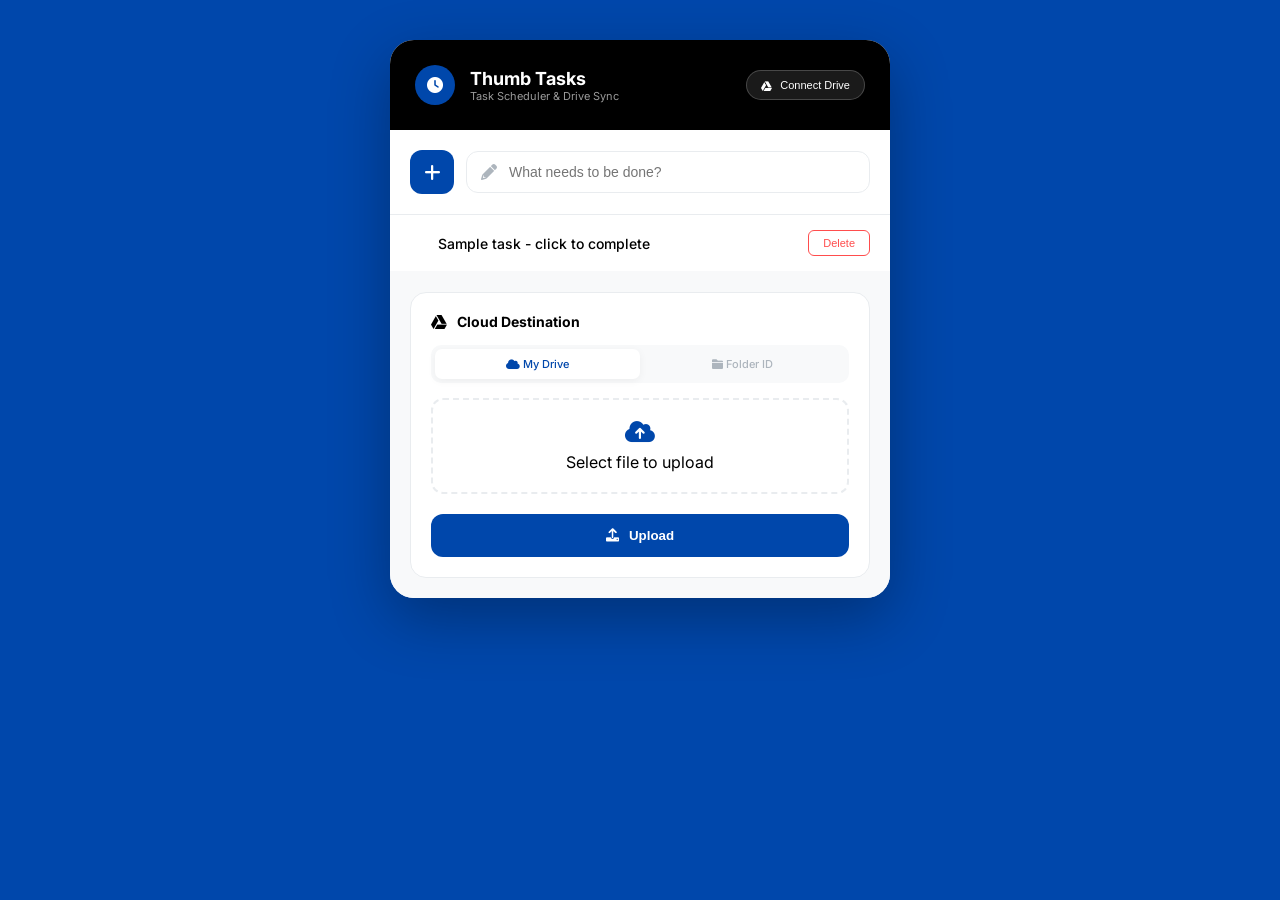
==== index.html @ 8359aefb "Add files via upload" ====
<!DOCTYPE html>
<html lang="en">
<head>
    <meta charset="UTF-8">
    <meta name="viewport" content="width=device-width, initial-scale=1.0">
    <title>Thumb Tasks</title>
    <link href="https://fonts.googleapis.com/css2?family=Inter:wght@400;500;600;700&display=swap" rel="stylesheet">
    <link rel="stylesheet" href="https://cdnjs.cloudflare.com/ajax/libs/font-awesome/6.0.0/css/all.min.css">
    <link rel="stylesheet" href="style.css">
    <script src="https://accounts.google.com/gsi/client" async defer></script>
    <script src="https://apis.google.com/js/api.js" async defer></script>
</head>
<body>
    <div class="app-container">
        <div class="header">
            <div class="header-content">
                <div class="header-title">
                    <div class="icon-circle"><i class="fas fa-clock"></i></div>
                    <div>
                        <h1>Thumb Tasks</h1>
                        <p>Task Scheduler & Drive Sync</p>
                    </div>
                </div>
                <button class="drive-badge" id="authBtn">
                    <i class="fab fa-google-drive"></i>
                    <span id="statusLabel">Connect Drive</span>
                </button>
            </div>
        </div>

        <div class="add-todo">
            <button class="plus-icon" id="add-btn">
                <i class="fas fa-plus"></i>
            </button>
            <div class="todo-input-container">
                <i class="fas fa-pencil-alt"></i>
                <input type="text" id="todo-input" placeholder="What needs to be done?">
            </div>
        </div>

        <div class="todo-list" id="todo-list">
            <!-- Tasks will appear here -->
        </div>

        <div class="drive-section">
            <div class="drive-card">
                <div class="drive-title">
                    <i class="fab fa-google-drive"></i>
                    <h3>Cloud Destination</h3>
                </div>

                <div class="option-tabs">
                    <div class="option-tab active" id="tabRoot">
                        <i class="fas fa-cloud"></i> My Drive
                    </div>
                    <div class="option-tab" id="tabFolderId">
                        <i class="fas fa-folder"></i> Folder ID
                    </div>
                </div>

                <div class="folder-input-group" id="folderIdGroup">
                    <div class="input-wrapper">
                        <i class="fas fa-folder-open"></i>
                        <input type="text" id="folderId" placeholder="Enter Google Folder ID">
                    </div>
                </div>
                
                <div class="file-upload-area" id="fileZone">
                    <i class="fas fa-cloud-upload-alt"></i>
                    <p id="fileName">Select file to upload</p>
                    <input type="file" id="filePicker" hidden>
                </div>

                <button class="btn-primary" id="uploadBtn">
                    <i class="fas fa-upload"></i> Upload
                </button>
            </div>
        </div>
    </div>

    <script src="https://cdnjs.cloudflare.com/ajax/libs/jquery/3.6.0/jquery.min.js"></script>
    <script src="script.js"></script>
</body>
</html>
---- style.css ----
:root {
    --cobalt: #0047AB;
    --black: #000000;
    --white: #ffffff;
    --gray-100: #f8f9fa;
    --gray-200: #e9ecef;
    --gray-400: #adb5bd;
    --gray-600: #6c757d;
    --danger: #ff4d4d;
    --success: #27ae60;
    --radius-lg: 24px;
    --radius-md: 12px;
    --transition: 0.3s ease;
}

* {
    box-sizing: border-box;
    margin: 0;
    padding: 0;
}

body {
    margin: 0;
    padding: 40px 20px;
    font-family: 'Inter', sans-serif;
    background-color: var(--cobalt);
    display: flex;
    justify-content: center;
}

.app-container {
    width: 100%;
    max-width: 500px;
    background: var(--white);
    border-radius: var(--radius-lg);
    overflow: hidden;
    box-shadow: 0 20px 60px rgba(0, 0, 0, 0.3);
}

/* Header */
.header {
    background: var(--black);
    color: var(--white);
    padding: 25px;
}

.header-content {
    display: flex;
    align-items: center;
    justify-content: space-between;
}

.header-title {
    display: flex;
    align-items: center;
    gap: 15px;
}

.icon-circle {
    width: 40px;
    height: 40px;
    background: var(--cobalt);
    border-radius: 50%;
    display: flex;
    align-items: center;
    justify-content: center;
}

.header-title h1 {
    margin: 0;
    font-size: 18px;
}

.header-title p {
    margin: 0;
    font-size: 11px;
    opacity: 0.6;
}

.drive-badge {
    padding: 8px 14px;
    color: white;
    font-size: 11px;
    background: rgba(255, 255, 255, 0.1);
    border: 1px solid rgba(255, 255, 255, 0.2);
    border-radius: 20px;
    cursor: pointer;
    display: flex;
    align-items: center;
    gap: 8px;
    transition: var(--transition);
}

.drive-badge.connected {
    background: var(--cobalt);
    border-color: var(--cobalt);
}

/* Input */
.add-todo {
    display: flex;
    padding: 20px;
    gap: 12px;
    border-bottom: 1px solid var(--gray-200);
}

.plus-icon {
    width: 44px;
    height: 44px;
    background: var(--cobalt);
    color: var(--white);
    border: none;
    border-radius: var(--radius-md);
    cursor: pointer;
    display: flex;
    align-items: center;
    justify-content: center;
    font-size: 18px;
}

.todo-input-container {
    flex: 1;
    position: relative;
    display: flex;
    align-items: center;
}

.todo-input-container i {
    position: absolute;
    left: 15px;
    color: var(--gray-400);
}

.todo-input-container input {
    width: 100%;
    padding: 12px 12px 12px 42px;
    font-size: 14px;
    border: 1px solid var(--gray-200);
    border-radius: var(--radius-md);
    outline: none;
}

.todo-input-container input:focus {
    border-color: var(--cobalt);
}

/* Task List */
.todo-list {
    max-height: 300px;
    overflow-y: auto;
}

.todo-item {
    padding: 15px 20px;
    display: flex;
    align-items: center;
    justify-content: space-between;
    border-bottom: 1px solid var(--gray-100);
    transition: var(--transition);
    cursor: pointer;
}

.todo-content {
    display: flex;
    align-items: center;
    gap: 12px;
}

/* The Hover Checkmark */
.todo-check-mark {
    color: var(--cobalt);
    font-size: 16px;
    opacity: 0;
    transition: var(--transition);
    transform: translateX(-5px);
}

.todo-item:hover .todo-check-mark {
    opacity: 1;
    transform: translateX(0);
}

.todo-name {
    font-size: 14px;
    font-weight: 500;
    color: var(--black);
    transition: var(--transition);
}

/* Completed State */
.todo-item.completed .todo-name {
    color: var(--gray-400);
    text-decoration: line-through;
}

.todo-item.completed .todo-check-mark {
    opacity: 1;
    color: var(--success);
}

.delete-btn {
    padding: 6px 14px;
    background: var(--white);
    color: var(--danger);
    font-size: 11px;
    font-weight: 500;
    border: 1px solid var(--danger);
    border-radius: 6px;
    cursor: pointer;
    transition: var(--transition);
}

.delete-btn:hover {
    background: var(--danger);
    color: var(--white);
}

/* Drive Section */
.drive-section {
    padding: 20px;
    background: var(--gray-100);
}

.drive-card {
    padding: 20px;
    background: var(--white);
    border: 1px solid var(--gray-200);
    border-radius: 16px;
}

.drive-title {
    display: flex;
    align-items: center;
    gap: 10px;
    margin-bottom: 15px;
}

.drive-title h3 {
    margin: 0;
    font-size: 14px;
}

.option-tabs {
    display: flex;
    padding: 4px;
    margin-bottom: 15px;
    background: var(--gray-100);
    border-radius: 10px;
}

.option-tab {
    flex: 1;
    padding: 8px;
    font-size: 11px;
    font-weight: 500;
    text-align: center;
    color: var(--gray-400);
    border-radius: 7px;
    cursor: pointer;
}

.option-tab.active {
    background: var(--white);
    color: var(--cobalt);
    box-shadow: 0 2px 8px rgba(0, 0, 0, 0.05);
}

.folder-input-group {
    display: none;
    margin-bottom: 15px;
}

.folder-input-group.active {
    display: block;
}

.input-wrapper {
    position: relative;
    display: flex;
    align-items: center;
}

.input-wrapper i {
    position: absolute;
    left: 12px;
    color: var(--gray-400);
}

.input-wrapper input {
    width: 100%;
    padding: 10px 10px 10px 35px;
    font-size: 12px;
    border: 1px solid var(--gray-200);
    border-radius: 8px;
    outline: none;
}

.input-wrapper input:focus {
    border-color: var(--cobalt);
}

.file-upload-area {
    padding: 20px;
    margin-bottom: 20px;
    text-align: center;
    border: 2px dashed var(--gray-200);
    border-radius: var(--radius-md);
    cursor: pointer;
    transition: var(--transition);
}

.file-upload-area:hover {
    border-color: var(--cobalt);
    background: rgba(0, 71, 171, 0.05);
}

.file-upload-area i {
    margin-bottom: 8px;
    font-size: 24px;
    color: var(--cobalt);
}

.btn-primary {
    width: 100%;
    padding: 14px;
    background: var(--cobalt);
    color: var(--white);
    font-weight: 600;
    border: none;
    border-radius: var(--radius-md);
    cursor: pointer;
    display: flex;
    align-items: center;
    justify-content: center;
    gap: 10px;
    transition: var(--transition);
}

.btn-primary:hover {
    background: #003580;
}

.file-upload-area.highlight {
    border-color: var(--cobalt) !important;
    background: rgba(0, 71, 171, 0.05) !important;
}

.file-upload-area.dragover {
    border-color: var(--cobalt);
    background: rgba(0, 71, 171, 0.05);
}
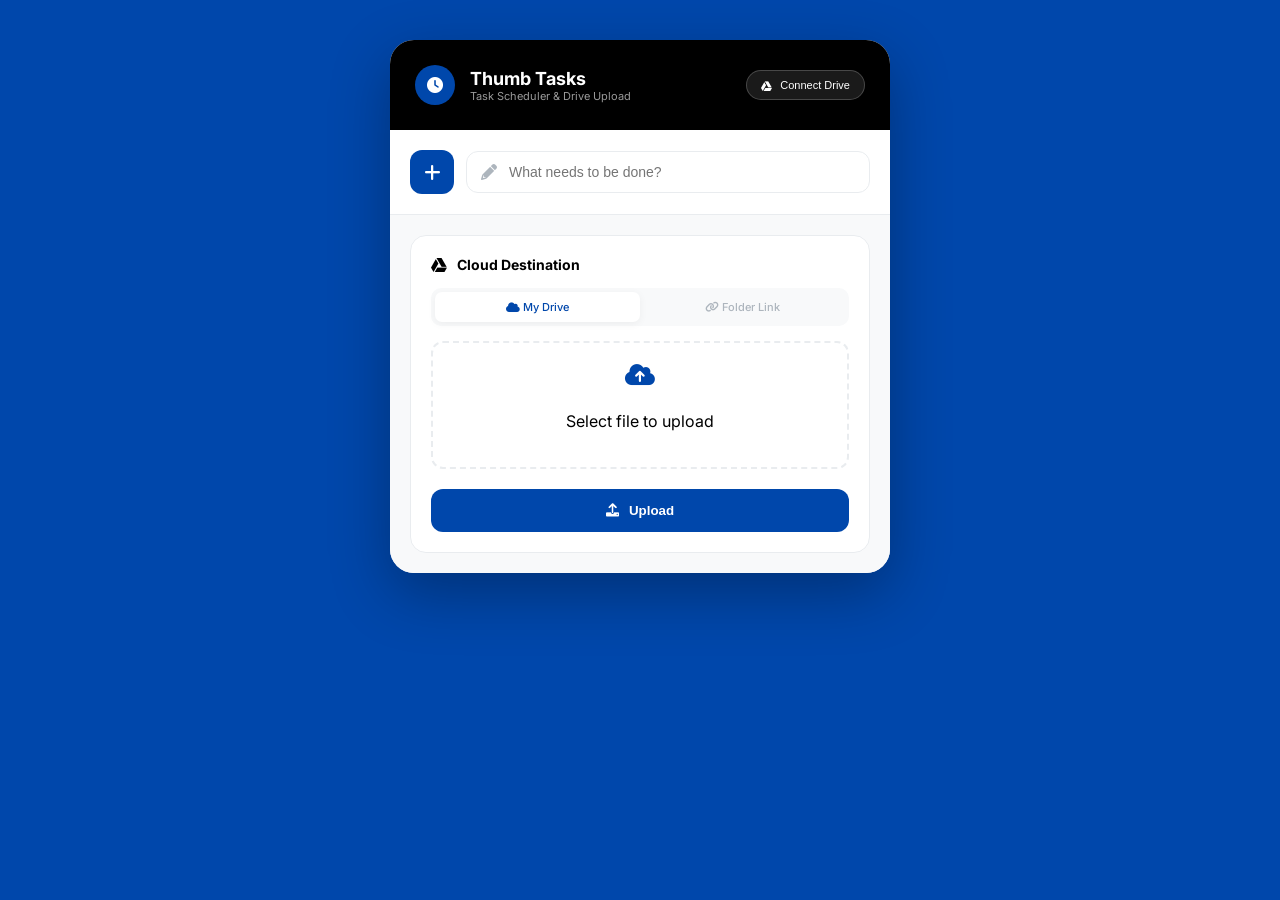
==== commit 28297601: "Rename indext.html to index.htmlname" ====
--- a/index.html
+++ b/index.html
@@ -18,7 +18,7 @@
                     <div class="icon-circle"><i class="fas fa-clock"></i></div>
                     <div>
                         <h1>Thumb Tasks</h1>
-                        <p>Task Scheduler & Drive Sync</p>
+                        <p>Task Scheduler & Drive Upload</p>
                     </div>
                 </div>
                 <button class="drive-badge" id="authBtn">
@@ -39,8 +39,7 @@
         </div>
 
         <div class="todo-list" id="todo-list">
-            <!-- Tasks will appear here -->
-        </div>
+            </div>
 
         <div class="drive-section">
             <div class="drive-card">
@@ -53,8 +52,18 @@
                     <div class="option-tab active" id="tabRoot">
                         <i class="fas fa-cloud"></i> My Drive
                     </div>
-                    <div class="option-tab" id="tabFolderId">
-                        <i class="fas fa-folder"></i> Folder ID
+                    <div class="option-tab" id="tabFolderUrl">
+                        <i class="fas fa-link"></i> Folder Link
+                    </div>
+                </div>
+
+                <div class="folder-input-group" id="folderUrlGroup">
+                    <div class="input-wrapper">
+                        <i class="fas fa-link"></i>
+                        <input type="text" id="folderUrl" placeholder="Paste Google Drive folder link here">
+                    </div>
+                    <div class="input-help" style="font-size: 10px; color: var(--gray-600); margin-top: 5px;">
+                        <i class="fas fa-info-circle"></i> e.g., drive.google.com/drive/folders/<strong>1aBc...</strong>
                     </div>
                 </div>
 
@@ -64,7 +73,7 @@
                         <input type="text" id="folderId" placeholder="Enter Google Folder ID">
                     </div>
                 </div>
-                
+
                 <div class="file-upload-area" id="fileZone">
                     <i class="fas fa-cloud-upload-alt"></i>
                     <p id="fileName">Select file to upload</p>
@@ -81,4 +90,4 @@
     <script src="https://cdnjs.cloudflare.com/ajax/libs/jquery/3.6.0/jquery.min.js"></script>
     <script src="script.js"></script>
 </body>
-</html>+</html>
--- a/style.css
+++ b/style.css
@@ -15,8 +15,6 @@
 
 * {
     box-sizing: border-box;
-    margin: 0;
-    padding: 0;
 }
 
 body {
@@ -138,10 +136,6 @@
     border: 1px solid var(--gray-200);
     border-radius: var(--radius-md);
     outline: none;
-}
-
-.todo-input-container input:focus {
-    border-color: var(--cobalt);
 }
 
 /* Task List */
@@ -292,11 +286,6 @@
     font-size: 12px;
     border: 1px solid var(--gray-200);
     border-radius: 8px;
-    outline: none;
-}
-
-.input-wrapper input:focus {
-    border-color: var(--cobalt);
 }
 
 .file-upload-area {
@@ -306,12 +295,6 @@
     border: 2px dashed var(--gray-200);
     border-radius: var(--radius-md);
     cursor: pointer;
-    transition: var(--transition);
-}
-
-.file-upload-area:hover {
-    border-color: var(--cobalt);
-    background: rgba(0, 71, 171, 0.05);
 }
 
 .file-upload-area i {
@@ -333,19 +316,32 @@
     align-items: center;
     justify-content: center;
     gap: 10px;
-    transition: var(--transition);
-}
-
-.btn-primary:hover {
-    background: #003580;
-}
-
-.file-upload-area.highlight {
-    border-color: var(--cobalt) !important;
-    background: rgba(0, 71, 171, 0.05) !important;
-}
-
-.file-upload-area.dragover {
-    border-color: var(--cobalt);
-    background: rgba(0, 71, 171, 0.05);
+}
+
+/* Feedback States */
+.sync-success {
+    background-color: #27ae60 !important;
+    border-color: #27ae60 !important;
+    color: white !important;
+}
+
+.sync-error {
+    background-color: #e74c3c !important;
+    border-color: #e74c3c !important;
+}
+
+/* Status text animation */
+#fileName.upload-complete {
+    color: #27ae60;
+    font-weight: 700;
+}
+
+/* Icon rotation for loading */
+.fa-spin {
+    animation: fa-spin 1s infinite linear;
+}
+
+@keyframes fa-spin {
+    0% { transform: rotate(0deg); }
+    100% { transform: rotate(359deg); }
 }
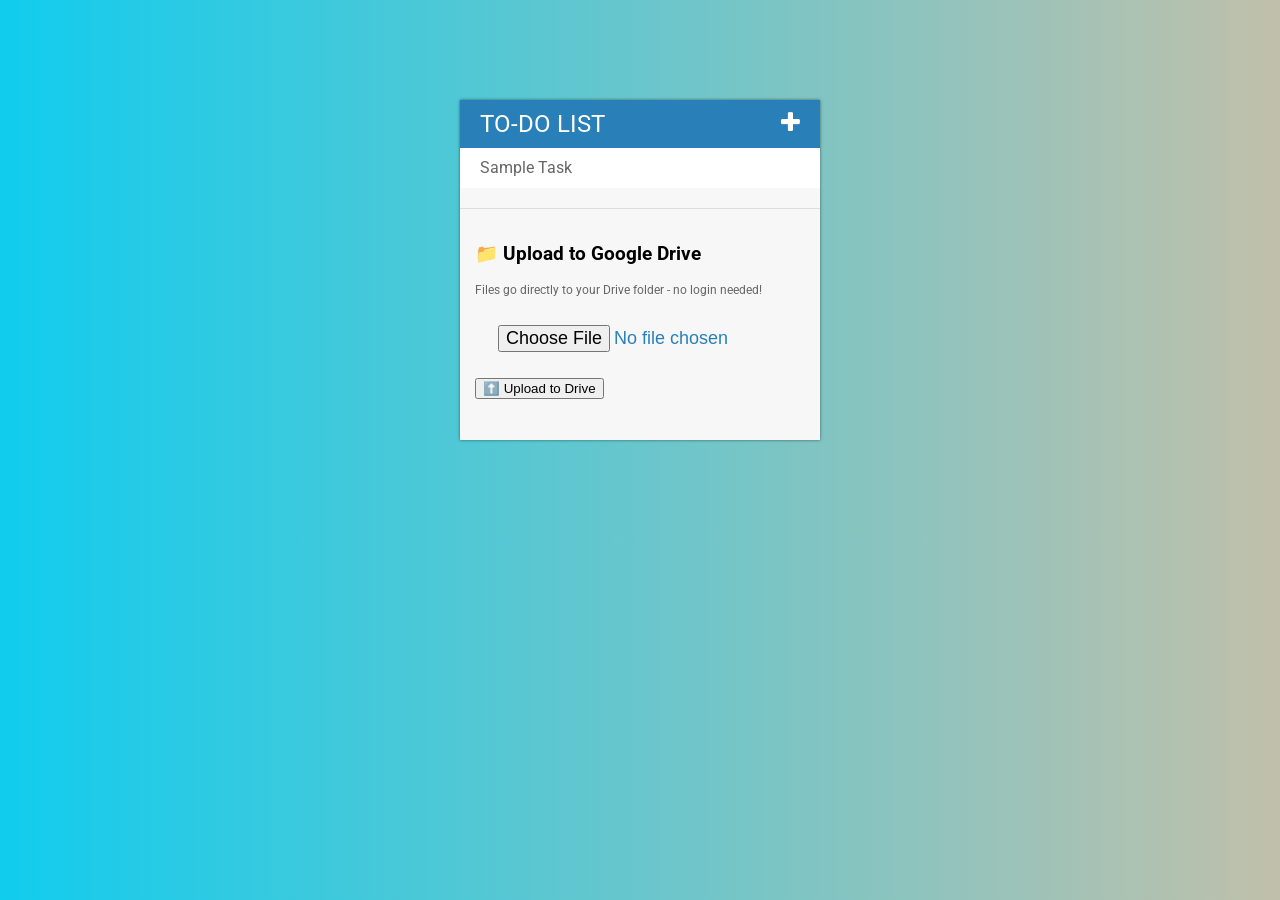
==== commit 8334019f: "Add files via upload" ====
--- a/index.html
+++ b/index.html
@@ -2,92 +2,198 @@
 <html lang="en">
 <head>
     <meta charset="UTF-8">
-    <meta name="viewport" content="width=device-width, initial-scale=1.0">
-    <title>Thumb Tasks</title>
-    <link href="https://fonts.googleapis.com/css2?family=Inter:wght@400;500;600;700&display=swap" rel="stylesheet">
-    <link rel="stylesheet" href="https://cdnjs.cloudflare.com/ajax/libs/font-awesome/6.0.0/css/all.min.css">
-    <link rel="stylesheet" href="style.css">
-    <script src="https://accounts.google.com/gsi/client" async defer></script>
-    <script src="https://apis.google.com/js/api.js" async defer></script>
+    <title>To Do List with Google Drive Upload</title>
+    <link rel="stylesheet" href="./style.css">
+    <link href="https://maxcdn.bootstrapcdn.com/font-awesome/4.7.0/css/font-awesome.min.css" rel="stylesheet">
+    <link href="https://fonts.googleapis.com/css?family=Roboto" rel="stylesheet">
+    <style>
+        /* Additional styles for upload section */
+        .file-upload {
+            margin-top: 20px;
+            padding: 15px;
+            border-top: 1px solid #ddd;
+        }
+        
+        #upload-status {
+            margin-top: 10px;
+            padding: 8px;
+            border-radius: 4px;
+            font-size: 14px;
+        }
+        
+        .success {
+            background-color: #d4edda;
+            color: #155724;
+            border: 1px solid #c3e6cb;
+        }
+        
+        .error {
+            background-color: #f8d7da;
+            color: #721c24;
+            border: 1px solid #f5c6cb;
+        }
+        
+        .loading {
+            background-color: #cce5ff;
+            color: #004085;
+            border: 1px solid #b8daff;
+        }
+        
+        #upload-btn:disabled {
+            opacity: 0.5;
+            cursor: not-allowed;
+        }
+        
+        .file-info {
+            margin-top: 5px;
+            font-size: 12px;
+            color: #666;
+        }
+        
+        #todo-file {
+            margin-bottom: 10px;
+        }
+    </style>
 </head>
 <body>
-    <div class="app-container">
-        <div class="header">
-            <div class="header-content">
-                <div class="header-title">
-                    <div class="icon-circle"><i class="fas fa-clock"></i></div>
-                    <div>
-                        <h1>Thumb Tasks</h1>
-                        <p>Task Scheduler & Drive Upload</p>
-                    </div>
-                </div>
-                <button class="drive-badge" id="authBtn">
-                    <i class="fab fa-google-drive"></i>
-                    <span id="statusLabel">Connect Drive</span>
-                </button>
-            </div>
-        </div>
 
-        <div class="add-todo">
-            <button class="plus-icon" id="add-btn">
-                <i class="fas fa-plus"></i>
-            </button>
-            <div class="todo-input-container">
-                <i class="fas fa-pencil-alt"></i>
-                <input type="text" id="todo-input" placeholder="What needs to be done?">
-            </div>
-        </div>
+<div id="container">
+    <h1>To-Do List <i class="fa fa-plus"></i></h1>
+    
+    <div class="slide">
+        <input type="text" placeholder="New Item">
+    </div>
+    
+    <ul id="todo-list">
+        <li><span><i class="fa fa-trash-o"></i></span>Sample Task</li>
+    </ul>
 
-        <div class="todo-list" id="todo-list">
-            </div>
+    <!-- Google Drive Upload Section - NO LOGIN REQUIRED! -->
+    <div class="file-upload">
+        <h3>📁 Upload to Google Drive</h3>
+        <p class="file-info">Files go directly to your Drive folder - no login needed!</p>
+        
+        <input type="file" id="todo-file" accept="*/*">
+        <button id="upload-btn">⬆️ Upload to Drive</button>
+        
+        <div id="upload-status"></div>
+    </div>
+</div>
 
-        <div class="drive-section">
-            <div class="drive-card">
-                <div class="drive-title">
-                    <i class="fab fa-google-drive"></i>
-                    <h3>Cloud Destination</h3>
-                </div>
+<script src="https://cdnjs.cloudflare.com/ajax/libs/jquery/3.1.1/jquery.min.js"></script>
+<script>
+$(document).ready(function(){
+    // ========== TODO LIST FUNCTIONALITY ==========
+    // Add new todo
+    $('.fa-plus').click(function(){
+        $('input[type="text"]').fadeToggle();
+    });
 
-                <div class="option-tabs">
-                    <div class="option-tab active" id="tabRoot">
-                        <i class="fas fa-cloud"></i> My Drive
-                    </div>
-                    <div class="option-tab" id="tabFolderUrl">
-                        <i class="fas fa-link"></i> Folder Link
-                    </div>
-                </div>
+    $('input[type="text"]').keypress(function(event){
+        if(event.which === 13){
+            var todoText = $(this).val();
+            if(todoText !== ''){
+                $('#todo-list').append('<li><span><i class="fa fa-trash-o"></i></span>' + todoText + '</li>');
+                $(this).val('');
+            }
+        }
+    });
 
-                <div class="folder-input-group" id="folderUrlGroup">
-                    <div class="input-wrapper">
-                        <i class="fas fa-link"></i>
-                        <input type="text" id="folderUrl" placeholder="Paste Google Drive folder link here">
-                    </div>
-                    <div class="input-help" style="font-size: 10px; color: var(--gray-600); margin-top: 5px;">
-                        <i class="fas fa-info-circle"></i> e.g., drive.google.com/drive/folders/<strong>1aBc...</strong>
-                    </div>
-                </div>
+    // Delete todo
+    $('#todo-list').on('click', 'span', function(event){
+        $(this).parent().fadeOut(function(){
+            $(this).remove();
+        });
+        event.stopPropagation();
+    });
 
-                <div class="folder-input-group" id="folderIdGroup">
-                    <div class="input-wrapper">
-                        <i class="fas fa-folder-open"></i>
-                        <input type="text" id="folderId" placeholder="Enter Google Folder ID">
-                    </div>
-                </div>
+    // Mark as completed
+    $('#todo-list').on('click', 'li', function(){
+        $(this).toggleClass('completed');
+    });
+    
+    // ========== GOOGLE DRIVE UPLOAD ==========
+    let uploadBtn = document.getElementById('upload-btn');
+    let fileInput = document.getElementById('todo-file');
+    let statusDiv = document.getElementById('upload-status');
+    
+    // Handle file selection
+    fileInput.addEventListener('change', function(e) {
+        if (this.files.length > 0) {
+            const file = this.files[0];
+            const sizeKB = (file.size / 1024).toFixed(2);
+            statusDiv.innerHTML = `Selected: ${file.name} (${sizeKB} KB)`;
+            statusDiv.className = '';
+        }
+    });
+    
+    // Handle upload button click
+    uploadBtn.addEventListener('click', async function() {
+        const file = fileInput.files[0];
+        
+        // Validate file selection
+        if (!file) {
+            statusDiv.innerHTML = '❌ Please select a file first';
+            statusDiv.className = 'error';
+            return;
+        }
+        
+        // Disable button and show loading
+        uploadBtn.disabled = true;
+        statusDiv.innerHTML = '⏫ Uploading to Google Drive...';
+        statusDiv.className = 'loading';
+        
+        // Prepare form data
+        const formData = new FormData();
+        formData.append('file', file);
+        
+        try {
+            // Send to Flask backend (port 5000)
+            const response = await fetch('http://127.0.0.1:5000/upload', {
+                method: 'POST',
+                body: formData,
+                mode: 'cors'
+            });
+            
+            const data = await response.json();
+            
+            if (!response.ok) {
+                throw new Error(data.error || 'Upload failed');
+            }
+            
+            // SUCCESS!
+            statusDiv.innerHTML = `
+                ✅ Upload successful!<br>
+                <strong>File:</strong> ${data.filename}<br>
+                <strong>Drive ID:</strong> ${data.file_id}<br>
+                <a href="${data.view_url}" target="_blank">📎 View in Google Drive</a>
+            `;
+            statusDiv.className = 'success';
+            
+            // Clear file input
+            fileInput.value = '';
+            
+        } catch (error) {
+            console.error('Upload error:', error);
+            
+            // Friendly error messages
+            if (error.message.includes('Failed to fetch')) {
+                statusDiv.innerHTML = '❌ Cannot connect to server. Make sure Flask is running on port 5000';
+            } else {
+                statusDiv.innerHTML = '❌ Error: ' + error.message;
+            }
+            statusDiv.className = 'error';
+            
+        } finally {
+            // Re-enable button
+            uploadBtn.disabled = false;
+        }
+    });
+});
+</script>
 
-                <div class="file-upload-area" id="fileZone">
-                    <i class="fas fa-cloud-upload-alt"></i>
-                    <p id="fileName">Select file to upload</p>
-                    <input type="file" id="filePicker" hidden>
-                </div>
+<!-- Your existing script.js will still work -->
+<script src="script.js"></script>
 
-                <button class="btn-primary" id="uploadBtn">
-                    <i class="fas fa-upload"></i> Upload
-                </button>
-            </div>
-        </div>
-    </div>
-
-    <script src="https://cdnjs.cloudflare.com/ajax/libs/jquery/3.6.0/jquery.min.js"></script>
-    <script src="script.js"></script>
 </body>
-</html>
+</html>
--- a/style.css
+++ b/style.css
@@ -1,347 +1,87 @@
-:root {
-    --cobalt: #0047AB;
-    --black: #000000;
-    --white: #ffffff;
-    --gray-100: #f8f9fa;
-    --gray-200: #e9ecef;
-    --gray-400: #adb5bd;
-    --gray-600: #6c757d;
-    --danger: #ff4d4d;
-    --success: #27ae60;
-    --radius-lg: 24px;
-    --radius-md: 12px;
-    --transition: 0.3s ease;
+body{
+	font-family: 'Roboto', sans-serif;
+	background: linear-gradient(to left, #c0c0aa , #1ce);
 }
 
-* {
-    box-sizing: border-box;
+h1 {
+	background: #2980b9;
+	color: white;
+	margin: 0;
+	padding: 10px 20px;
+	text-transform: uppercase;
+	font-size: 24px;
+	font-weight: normal;
 }
 
-body {
-    margin: 0;
-    padding: 40px 20px;
-    font-family: 'Inter', sans-serif;
-    background-color: var(--cobalt);
-    display: flex;
-    justify-content: center;
+h1 i {
+	float: right;
+	cursor: pointer;
 }
 
-.app-container {
-    width: 100%;
-    max-width: 500px;
-    background: var(--white);
-    border-radius: var(--radius-lg);
-    overflow: hidden;
-    box-shadow: 0 20px 60px rgba(0, 0, 0, 0.3);
+#container {
+	width: 360px;
+	margin: 100px auto;
+	box-shadow: 0 0 3px rgba(0,0,0,0.5);
+	background: #f7f7f7;
 }
 
-/* Header */
-.header {
-    background: var(--black);
-    color: var(--white);
-    padding: 25px;
+ul {
+	list-style: none;
+	margin: 0;
+	padding: 0;
 }
 
-.header-content {
-    display: flex;
-    align-items: center;
-    justify-content: space-between;
+#container li {
+	cursor: pointer;
+	background: white;
+	height: 40px;
+	line-height: 40px;
+	color: #666;
 }
 
-.header-title {
-    display: flex;
-    align-items: center;
-    gap: 15px;
+#container li:nth-child(2n) {
+	background: #f7f7f7;
 }
 
-.icon-circle {
-    width: 40px;
-    height: 40px;
-    background: var(--cobalt);
-    border-radius: 50%;
-    display: flex;
-    align-items: center;
-    justify-content: center;
+.completed {
+	text-decoration: line-through;
+	color: gray;
 }
 
-.header-title h1 {
-    margin: 0;
-    font-size: 18px;
+input {
+	font-size: 18px;
+	background-color: #f7f7f7;
+	width: 100%;
+	padding: 13px 13px 13px 20px;
+	box-sizing: border-box;
+	color: #2980b9;
+	border: 3px solid rgba(0,0,0,0);
+	
 }
 
-.header-title p {
-    margin: 0;
-    font-size: 11px;
-    opacity: 0.6;
+.slide {
+	display: none;
 }
 
-.drive-badge {
-    padding: 8px 14px;
-    color: white;
-    font-size: 11px;
-    background: rgba(255, 255, 255, 0.1);
-    border: 1px solid rgba(255, 255, 255, 0.2);
-    border-radius: 20px;
-    cursor: pointer;
-    display: flex;
-    align-items: center;
-    gap: 8px;
-    transition: var(--transition);
+input:focus{
+	background: white;
+	outline: none;
+	border: 3px solid #2980b9;
 }
 
-.drive-badge.connected {
-    background: var(--cobalt);
-    border-color: var(--cobalt);
+li span {
+	background: #e74c3c;
+	color: white;
+	height: 40px;
+	display: inline-block;
+	margin-right: 20px;
+	width: 0;
+	transition: all .5s;
+	text-align: center;
+	opacity: 0;
 }
 
-/* Input */
-.add-todo {
-    display: flex;
-    padding: 20px;
-    gap: 12px;
-    border-bottom: 1px solid var(--gray-200);
-}
-
-.plus-icon {
-    width: 44px;
-    height: 44px;
-    background: var(--cobalt);
-    color: var(--white);
-    border: none;
-    border-radius: var(--radius-md);
-    cursor: pointer;
-    display: flex;
-    align-items: center;
-    justify-content: center;
-    font-size: 18px;
-}
-
-.todo-input-container {
-    flex: 1;
-    position: relative;
-    display: flex;
-    align-items: center;
-}
-
-.todo-input-container i {
-    position: absolute;
-    left: 15px;
-    color: var(--gray-400);
-}
-
-.todo-input-container input {
-    width: 100%;
-    padding: 12px 12px 12px 42px;
-    font-size: 14px;
-    border: 1px solid var(--gray-200);
-    border-radius: var(--radius-md);
-    outline: none;
-}
-
-/* Task List */
-.todo-list {
-    max-height: 300px;
-    overflow-y: auto;
-}
-
-.todo-item {
-    padding: 15px 20px;
-    display: flex;
-    align-items: center;
-    justify-content: space-between;
-    border-bottom: 1px solid var(--gray-100);
-    transition: var(--transition);
-    cursor: pointer;
-}
-
-.todo-content {
-    display: flex;
-    align-items: center;
-    gap: 12px;
-}
-
-/* The Hover Checkmark */
-.todo-check-mark {
-    color: var(--cobalt);
-    font-size: 16px;
-    opacity: 0;
-    transition: var(--transition);
-    transform: translateX(-5px);
-}
-
-.todo-item:hover .todo-check-mark {
-    opacity: 1;
-    transform: translateX(0);
-}
-
-.todo-name {
-    font-size: 14px;
-    font-weight: 500;
-    color: var(--black);
-    transition: var(--transition);
-}
-
-/* Completed State */
-.todo-item.completed .todo-name {
-    color: var(--gray-400);
-    text-decoration: line-through;
-}
-
-.todo-item.completed .todo-check-mark {
-    opacity: 1;
-    color: var(--success);
-}
-
-.delete-btn {
-    padding: 6px 14px;
-    background: var(--white);
-    color: var(--danger);
-    font-size: 11px;
-    font-weight: 500;
-    border: 1px solid var(--danger);
-    border-radius: 6px;
-    cursor: pointer;
-    transition: var(--transition);
-}
-
-.delete-btn:hover {
-    background: var(--danger);
-    color: var(--white);
-}
-
-/* Drive Section */
-.drive-section {
-    padding: 20px;
-    background: var(--gray-100);
-}
-
-.drive-card {
-    padding: 20px;
-    background: var(--white);
-    border: 1px solid var(--gray-200);
-    border-radius: 16px;
-}
-
-.drive-title {
-    display: flex;
-    align-items: center;
-    gap: 10px;
-    margin-bottom: 15px;
-}
-
-.drive-title h3 {
-    margin: 0;
-    font-size: 14px;
-}
-
-.option-tabs {
-    display: flex;
-    padding: 4px;
-    margin-bottom: 15px;
-    background: var(--gray-100);
-    border-radius: 10px;
-}
-
-.option-tab {
-    flex: 1;
-    padding: 8px;
-    font-size: 11px;
-    font-weight: 500;
-    text-align: center;
-    color: var(--gray-400);
-    border-radius: 7px;
-    cursor: pointer;
-}
-
-.option-tab.active {
-    background: var(--white);
-    color: var(--cobalt);
-    box-shadow: 0 2px 8px rgba(0, 0, 0, 0.05);
-}
-
-.folder-input-group {
-    display: none;
-    margin-bottom: 15px;
-}
-
-.folder-input-group.active {
-    display: block;
-}
-
-.input-wrapper {
-    position: relative;
-    display: flex;
-    align-items: center;
-}
-
-.input-wrapper i {
-    position: absolute;
-    left: 12px;
-    color: var(--gray-400);
-}
-
-.input-wrapper input {
-    width: 100%;
-    padding: 10px 10px 10px 35px;
-    font-size: 12px;
-    border: 1px solid var(--gray-200);
-    border-radius: 8px;
-}
-
-.file-upload-area {
-    padding: 20px;
-    margin-bottom: 20px;
-    text-align: center;
-    border: 2px dashed var(--gray-200);
-    border-radius: var(--radius-md);
-    cursor: pointer;
-}
-
-.file-upload-area i {
-    margin-bottom: 8px;
-    font-size: 24px;
-    color: var(--cobalt);
-}
-
-.btn-primary {
-    width: 100%;
-    padding: 14px;
-    background: var(--cobalt);
-    color: var(--white);
-    font-weight: 600;
-    border: none;
-    border-radius: var(--radius-md);
-    cursor: pointer;
-    display: flex;
-    align-items: center;
-    justify-content: center;
-    gap: 10px;
-}
-
-/* Feedback States */
-.sync-success {
-    background-color: #27ae60 !important;
-    border-color: #27ae60 !important;
-    color: white !important;
-}
-
-.sync-error {
-    background-color: #e74c3c !important;
-    border-color: #e74c3c !important;
-}
-
-/* Status text animation */
-#fileName.upload-complete {
-    color: #27ae60;
-    font-weight: 700;
-}
-
-/* Icon rotation for loading */
-.fa-spin {
-    animation: fa-spin 1s infinite linear;
-}
-
-@keyframes fa-spin {
-    0% { transform: rotate(0deg); }
-    100% { transform: rotate(359deg); }
+li:hover span {
+	width: 40px;
+	opacity: 1;
 }
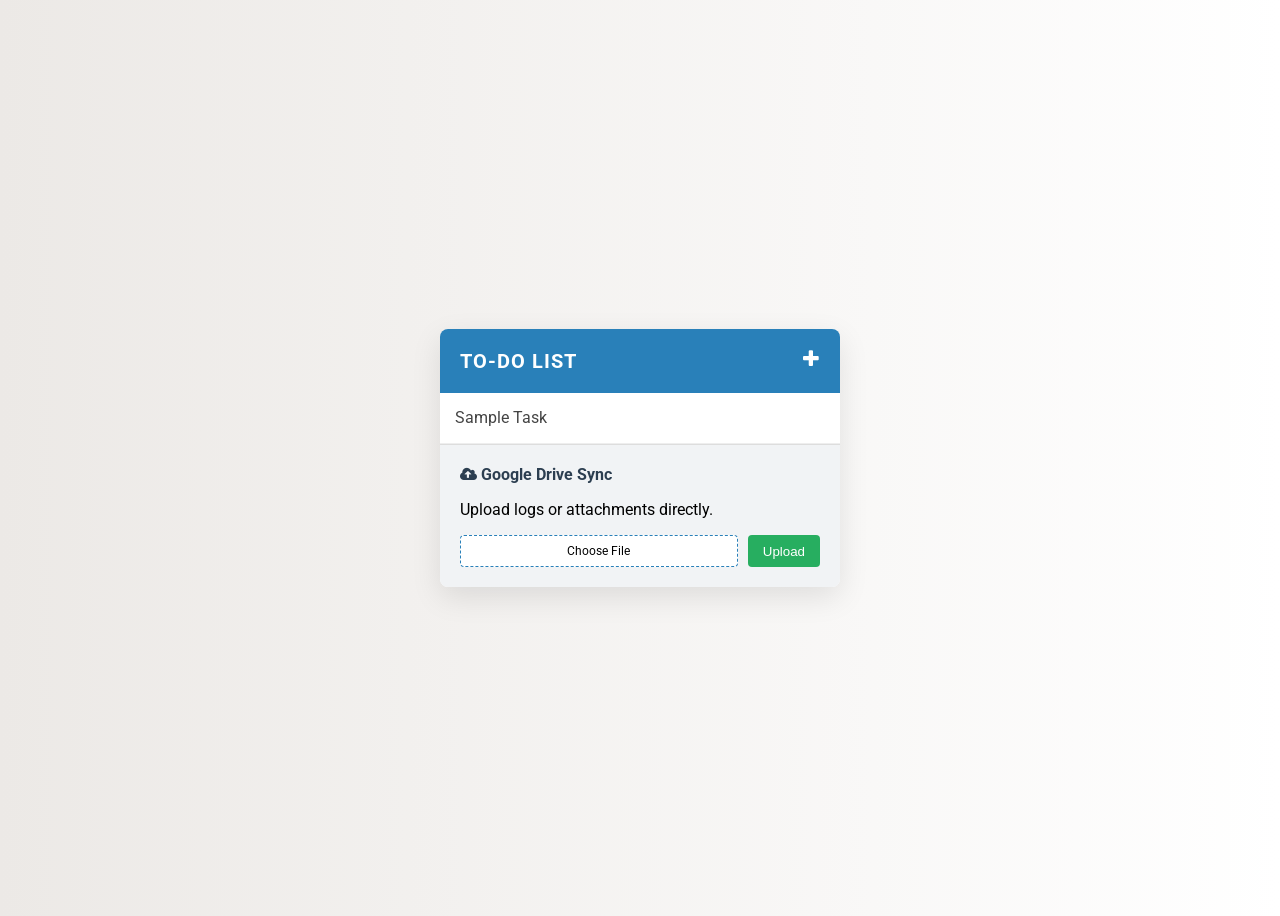
==== commit d5b4368f: "Add files via upload" ====
--- a/index.html
+++ b/index.html
@@ -2,79 +2,31 @@
 <html lang="en">
 <head>
     <meta charset="UTF-8">
-    <title>To Do List with Google Drive Upload</title>
-    <link rel="stylesheet" href="./style.css">
+    <title>To-Do List | Drive Sync</title>
     <link href="https://maxcdn.bootstrapcdn.com/font-awesome/4.7.0/css/font-awesome.min.css" rel="stylesheet">
-    <link href="https://fonts.googleapis.com/css?family=Roboto" rel="stylesheet">
-    <style>
-        /* Additional styles for upload section */
-        .file-upload {
-            margin-top: 20px;
-            padding: 15px;
-            border-top: 1px solid #ddd;
-        }
-        
-        #upload-status {
-            margin-top: 10px;
-            padding: 8px;
-            border-radius: 4px;
-            font-size: 14px;
-        }
-        
-        .success {
-            background-color: #d4edda;
-            color: #155724;
-            border: 1px solid #c3e6cb;
-        }
-        
-        .error {
-            background-color: #f8d7da;
-            color: #721c24;
-            border: 1px solid #f5c6cb;
-        }
-        
-        .loading {
-            background-color: #cce5ff;
-            color: #004085;
-            border: 1px solid #b8daff;
-        }
-        
-        #upload-btn:disabled {
-            opacity: 0.5;
-            cursor: not-allowed;
-        }
-        
-        .file-info {
-            margin-top: 5px;
-            font-size: 12px;
-            color: #666;
-        }
-        
-        #todo-file {
-            margin-bottom: 10px;
-        }
-    </style>
-</head>
+    <link href="https://fonts.googleapis.com/css?family=Roboto:400,700" rel="stylesheet">
+    <link rel="stylesheet" href="style.css">
+    </head>
 <body>
 
 <div id="container">
-    <h1>To-Do List <i class="fa fa-plus"></i></h1>
+    <h1>To-Do List <i class="fa fa-plus" title="Toggle Input"></i></h1>
     
-    <div class="slide">
-        <input type="text" placeholder="New Item">
-    </div>
+    <input type="text" id="todo-input" placeholder="Add New Task..." style="display: none;">
     
     <ul id="todo-list">
         <li><span><i class="fa fa-trash-o"></i></span>Sample Task</li>
     </ul>
 
-    <!-- Google Drive Upload Section - NO LOGIN REQUIRED! -->
     <div class="file-upload">
-        <h3>📁 Upload to Google Drive</h3>
-        <p class="file-info">Files go directly to your Drive folder - no login needed!</p>
+        <h3><i class="fa fa-cloud-upload"></i> Google Drive Sync</h3>
+        <p class="file-info">Upload logs or attachments directly.</p>
         
-        <input type="file" id="todo-file" accept="*/*">
-        <button id="upload-btn">⬆️ Upload to Drive</button>
+        <div class="upload-controls">
+            <input type="file" id="todo-file">
+            <label for="todo-file" id="file-label">Choose File</label>
+            <button id="upload-btn">Upload</button>
+        </div>
         
         <div id="upload-status"></div>
     </div>
@@ -83,117 +35,78 @@
 <script src="https://cdnjs.cloudflare.com/ajax/libs/jquery/3.1.1/jquery.min.js"></script>
 <script>
 $(document).ready(function(){
-    // ========== TODO LIST FUNCTIONALITY ==========
-    // Add new todo
+    // --- TASK LOGIC ---
+    // Toggle Input
     $('.fa-plus').click(function(){
-        $('input[type="text"]').fadeToggle();
+        $('#todo-input').fadeToggle(200);
     });
 
-    $('input[type="text"]').keypress(function(event){
+    // Add Task
+    $('#todo-input').keypress(function(event){
         if(event.which === 13){
-            var todoText = $(this).val();
-            if(todoText !== ''){
-                $('#todo-list').append('<li><span><i class="fa fa-trash-o"></i></span>' + todoText + '</li>');
+            let todoText = $(this).val();
+            if(todoText.trim() !== ''){
+                $('#todo-list').append('<li><span><i class="fa fa-trash-o"></i></span> ' + todoText + '</li>');
                 $(this).val('');
             }
         }
     });
 
-    // Delete todo
-    $('#todo-list').on('click', 'span', function(event){
-        $(this).parent().fadeOut(function(){
+    // Delete Task
+    $('#todo-list').on('click', 'span', function(e){
+        $(this).parent().fadeOut(300, function(){
             $(this).remove();
         });
-        event.stopPropagation();
+        e.stopPropagation();
     });
 
-    // Mark as completed
+    // Toggle Completed
     $('#todo-list').on('click', 'li', function(){
         $(this).toggleClass('completed');
     });
     
-    // ========== GOOGLE DRIVE UPLOAD ==========
-    let uploadBtn = document.getElementById('upload-btn');
-    let fileInput = document.getElementById('todo-file');
-    let statusDiv = document.getElementById('upload-status');
-    
-    // Handle file selection
-    fileInput.addEventListener('change', function(e) {
-        if (this.files.length > 0) {
-            const file = this.files[0];
-            const sizeKB = (file.size / 1024).toFixed(2);
-            statusDiv.innerHTML = `Selected: ${file.name} (${sizeKB} KB)`;
-            statusDiv.className = '';
-        }
+    // --- DRIVE UPLOAD LOGIC ---
+    $('#todo-file').change(function() {
+        let filename = $(this).val().split('\\').pop();
+        $('#file-label').text(filename || "Choose File");
     });
-    
-    // Handle upload button click
-    uploadBtn.addEventListener('click', async function() {
-        const file = fileInput.files[0];
+
+    $('#upload-btn').on('click', function() {
+        var file = $('#todo-file').prop('files')[0];
+        if (!file) return alert("Select a file!");
+
+        var reader = new FileReader();
+        reader.readAsDataURL(file);
         
-        // Validate file selection
-        if (!file) {
-            statusDiv.innerHTML = '❌ Please select a file first';
-            statusDiv.className = 'error';
-            return;
-        }
-        
-        // Disable button and show loading
-        uploadBtn.disabled = true;
-        statusDiv.innerHTML = '⏫ Uploading to Google Drive...';
-        statusDiv.className = 'loading';
-        
-        // Prepare form data
-        const formData = new FormData();
-        formData.append('file', file);
-        
-        try {
-            // Send to Flask backend (port 5000)
-            const response = await fetch('http://127.0.0.1:5000/upload', {
-                method: 'POST',
-                body: formData,
-                mode: 'cors'
+        $("#upload-status").text("Uploading...").show();
+
+        reader.onload = function () {
+            var base64Data = reader.result.split(',')[1];
+            var payload = {
+                base64: base64Data,
+                type: file.type,
+                name: file.name
+            };
+
+            $.ajax({
+                url: 'https://script.google.com/macros/s/AKfycbw2XHqsIbJ9Wn00F8zkc9-4HFWsLIgocIqWAVWf-Z-vN4KX26XZ-dNqaOZcqeSWjcVe/exec', // Paste your Apps Script URL
+                type: 'POST',
+                contentType: 'text/plain', // Apps Script requires this for CORS
+                data: JSON.stringify(payload),
+                success: function(res) {
+                    if(res.result === 'success') {
+                        $("#upload-status").html("✅ Success! <a href='"+res.view_url+"' target='_blank'>View File</a>");
+                    } else {
+                        $("#upload-status").text("❌ Error: " + res.error);
+                    }
+                },
+                error: function() {
+                    $("#upload-status").text("❌ Upload failed. Check permissions.");
+                }
             });
-            
-            const data = await response.json();
-            
-            if (!response.ok) {
-                throw new Error(data.error || 'Upload failed');
-            }
-            
-            // SUCCESS!
-            statusDiv.innerHTML = `
-                ✅ Upload successful!<br>
-                <strong>File:</strong> ${data.filename}<br>
-                <strong>Drive ID:</strong> ${data.file_id}<br>
-                <a href="${data.view_url}" target="_blank">📎 View in Google Drive</a>
-            `;
-            statusDiv.className = 'success';
-            
-            // Clear file input
-            fileInput.value = '';
-            
-        } catch (error) {
-            console.error('Upload error:', error);
-            
-            // Friendly error messages
-            if (error.message.includes('Failed to fetch')) {
-                statusDiv.innerHTML = '❌ Cannot connect to server. Make sure Flask is running on port 5000';
-            } else {
-                statusDiv.innerHTML = '❌ Error: ' + error.message;
-            }
-            statusDiv.className = 'error';
-            
-        } finally {
-            // Re-enable button
-            uploadBtn.disabled = false;
-        }
+        };
     });
 });
 </script>
-
-<!-- Your existing script.js will still work -->
-<script src="script.js"></script>
-
 </body>
 </html>
--- a/style.css
+++ b/style.css
@@ -1,87 +1,114 @@
-body{
-	font-family: 'Roboto', sans-serif;
-	background: linear-gradient(to left, #c0c0aa , #1ce);
+body {
+    font-family: 'Roboto', sans-serif;
+    background: linear-gradient(to right, #ece9e6, #ffffff);
+    height: 100vh;
+    display: flex;
+    align-items: center;
+}
+
+#container {
+    width: 400px;
+    margin: 0 auto;
+    background: #fff;
+    border-radius: 8px;
+    overflow: hidden;
+    box-shadow: 0 10px 30px rgba(0,0,0,0.1);
 }
 
 h1 {
-	background: #2980b9;
-	color: white;
-	margin: 0;
-	padding: 10px 20px;
-	text-transform: uppercase;
-	font-size: 24px;
-	font-weight: normal;
+    background: #2980b9;
+    color: white;
+    margin: 0;
+    padding: 20px;
+    text-transform: uppercase;
+    font-size: 20px;
+    letter-spacing: 1px;
 }
 
-h1 i {
-	float: right;
-	cursor: pointer;
+h1 i { float: right; cursor: pointer; }
+
+input[type="text"] {
+    font-size: 18px;
+    width: 100%;
+    padding: 15px;
+    box-sizing: border-box;
+    border: none;
+    border-bottom: 2px solid #2980b9;
+    background: #f9f9f9;
 }
 
-#container {
-	width: 360px;
-	margin: 100px auto;
-	box-shadow: 0 0 3px rgba(0,0,0,0.5);
-	background: #f7f7f7;
+ul { list-style: none; padding: 0; margin: 0; }
+
+li {
+    background: #fff;
+    height: 50px;
+    line-height: 50px;
+    color: #444;
+    border-bottom: 1px solid #eee;
+    transition: 0.2s;
 }
 
-ul {
-	list-style: none;
-	margin: 0;
-	padding: 0;
+li:hover { background: #fcfcfc; }
+
+li span {
+    background: #e74c3c;
+    height: 50px;
+    width: 0;
+    display: inline-block;
+    text-align: center;
+    color: white;
+    margin-right: 15px;
+    transition: 0.3s;
+    opacity: 0;
 }
 
-#container li {
-	cursor: pointer;
-	background: white;
-	height: 40px;
-	line-height: 40px;
-	color: #666;
+li:hover span { width: 45px; opacity: 1; }
+
+.completed {
+    color: #bdc3c7;
+    text-decoration: line-through;
 }
 
-#container li:nth-child(2n) {
-	background: #f7f7f7;
+/* --- Upload UI Updates --- */
+.file-upload {
+    padding: 20px;
+    background: #f1f3f5;
+    border-top: 1px solid #ddd;
 }
 
-.completed {
-	text-decoration: line-through;
-	color: gray;
+.file-upload h3 { margin-top: 0; font-size: 16px; color: #2c3e50; }
+
+.upload-controls { display: flex; gap: 10px; margin-top: 10px; }
+
+#todo-file { display: none; }
+
+#file-label {
+    flex-grow: 1;
+    background: white;
+    padding: 8px;
+    border: 1px dashed #2980b9;
+    border-radius: 4px;
+    font-size: 12px;
+    cursor: pointer;
+    text-align: center;
 }
 
-input {
-	font-size: 18px;
-	background-color: #f7f7f7;
-	width: 100%;
-	padding: 13px 13px 13px 20px;
-	box-sizing: border-box;
-	color: #2980b9;
-	border: 3px solid rgba(0,0,0,0);
-	
+#upload-btn {
+    background: #27ae60;
+    color: white;
+    border: none;
+    padding: 0 15px;
+    border-radius: 4px;
+    cursor: pointer;
 }
 
-.slide {
-	display: none;
+#upload-status {
+    margin-top: 10px;
+    font-size: 13px;
+    padding: 5px;
+    border-radius: 4px;
+    display: none;
 }
 
-input:focus{
-	background: white;
-	outline: none;
-	border: 3px solid #2980b9;
-}
-
-li span {
-	background: #e74c3c;
-	color: white;
-	height: 40px;
-	display: inline-block;
-	margin-right: 20px;
-	width: 0;
-	transition: all .5s;
-	text-align: center;
-	opacity: 0;
-}
-
-li:hover span {
-	width: 40px;
-	opacity: 1;
-}+.success { color: #27ae60; }
+.error { color: #e74c3c; }
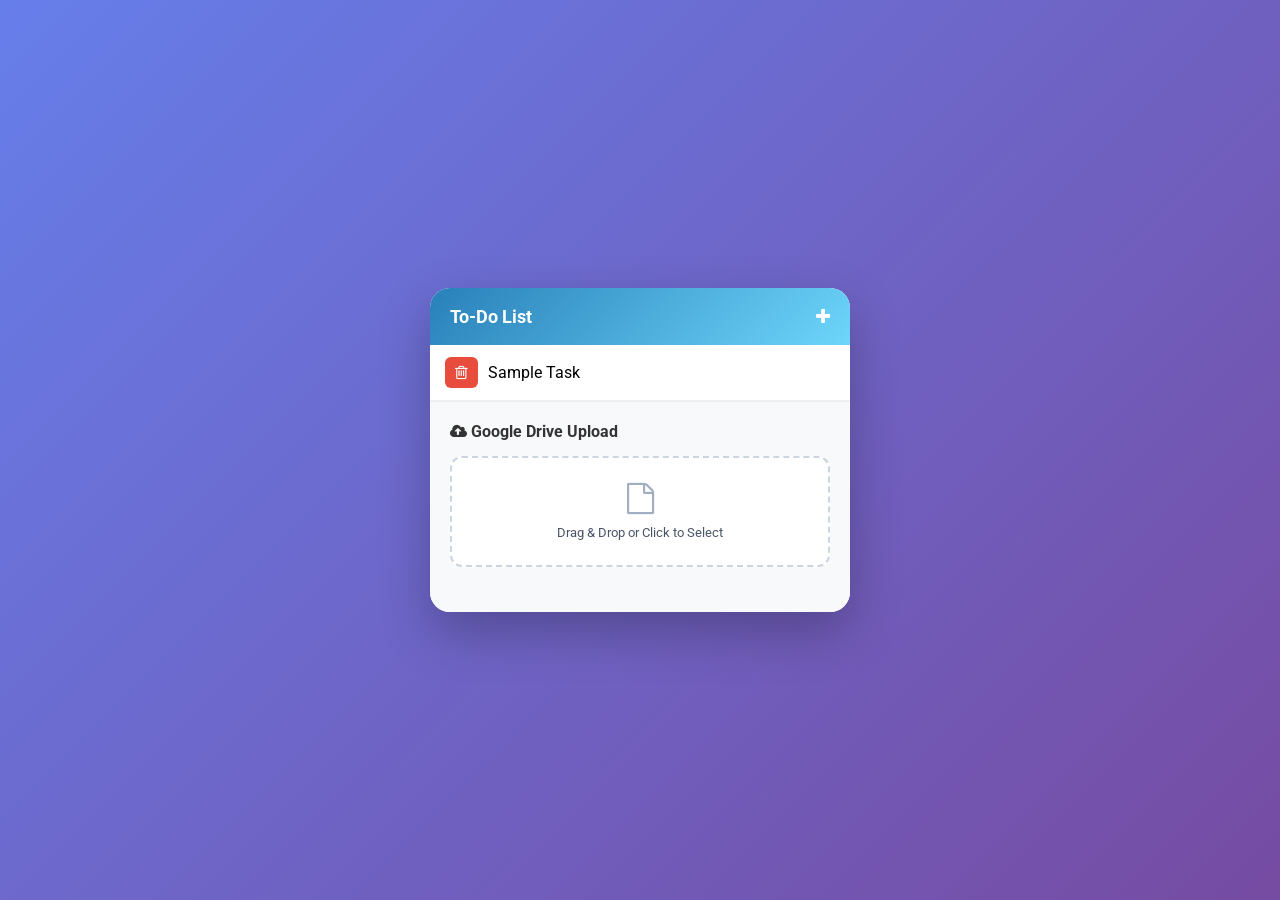
==== commit e5d10063: "update file upload" ====
--- a/index.html
+++ b/index.html
@@ -19,13 +19,17 @@
     </ul>
 
     <div class="file-upload">
-        <h3><i class="fa fa-cloud-upload"></i> Google Drive Sync</h3>
-        <p class="file-info">Upload logs or attachments directly.</p>
+        <h3><i class="fa fa-cloud-upload"></i> Google Drive Upload</h3>
         
+        <div id="drop-zone">
+            <i class="fa fa-file-o fa-2x"></i>
+            <p id="file-label">Drag & Drop or Click to Select</p>
+            <input type="file" id="todo-file">
+        </div>
+
         <div class="upload-controls">
-            <input type="file" id="todo-file">
-            <label for="todo-file" id="file-label">Choose File</label>
-            <button id="upload-btn">Upload</button>
+            <span id="remove-file"><i class="fa fa-times"></i> Remove File</span>
+            <button id="upload-btn" style="display:none;">Upload</button>
         </div>
         
         <div id="upload-status"></div>
@@ -34,18 +38,21 @@
 
 <script src="https://cdnjs.cloudflare.com/ajax/libs/jquery/3.1.1/jquery.min.js"></script>
 <script>
-$(document).ready(function(){
-    // --- TASK LOGIC ---
-    // Toggle Input
-    $('.fa-plus').click(function(){
+    $(document).ready(function() {
+    // ==========================================
+    // 1. TASK LIST LOGIC
+    // ==========================================
+
+    // Toggle Input Visibility
+    $('.fa-plus').click(function() {
         $('#todo-input').fadeToggle(200);
     });
 
-    // Add Task
-    $('#todo-input').keypress(function(event){
-        if(event.which === 13){
+    // Add New Task
+    $('#todo-input').keypress(function(event) {
+        if (event.which === 13) {
             let todoText = $(this).val();
-            if(todoText.trim() !== ''){
+            if (todoText.trim() !== '') {
                 $('#todo-list').append('<li><span><i class="fa fa-trash-o"></i></span> ' + todoText + '</li>');
                 $(this).val('');
             }
@@ -53,58 +60,118 @@
     });
 
     // Delete Task
-    $('#todo-list').on('click', 'span', function(e){
-        $(this).parent().fadeOut(300, function(){
+    $('#todo-list').on('click', 'span', function(e) {
+        e.stopPropagation(); // Prevent triggering the "completed" toggle
+        $(this).parent().fadeOut(300, function() {
             $(this).remove();
         });
+    });
+
+    // Toggle Completed Status
+    $('#todo-list').on('click', 'li', function() {
+        $(this).toggleClass('completed');
+    });
+
+
+    // ==========================================
+    // 2. DRIVE UPLOAD & DRAG-N-DROP LOGIC
+    // ==========================================
+
+    let selectedFile = null;
+    const $dropZone = $('#drop-zone');
+    const $fileInput = $('#todo-file');
+    const $fileLabel = $('#file-label');
+    const $removeBtn = $('#remove-file');
+    const $uploadBtn = $('#upload-btn');
+    const $status = $("#upload-status");
+
+    $dropZone.on('click', function() {
+        $fileInput.trigger('click');
+    });
+
+    $fileInput.on('click', function(e) {
         e.stopPropagation();
     });
 
-    // Toggle Completed
-    $('#todo-list').on('click', 'li', function(){
-        $(this).toggleClass('completed');
-    });
-    
-    // --- DRIVE UPLOAD LOGIC ---
-    $('#todo-file').change(function() {
-        let filename = $(this).val().split('\\').pop();
-        $('#file-label').text(filename || "Choose File");
+    $fileInput.on('change', function() {
+        handleFiles(this.files);
     });
 
-    $('#upload-btn').on('click', function() {
-        var file = $('#todo-file').prop('files')[0];
-        if (!file) return alert("Select a file!");
 
-        var reader = new FileReader();
-        reader.readAsDataURL(file);
-        
-        $("#upload-status").text("Uploading...").show();
+    $dropZone.on('dragover dragenter', function(e) {
+        e.preventDefault();
+        e.stopPropagation();
+        $(this).addClass('hover');
+    });
 
-        reader.onload = function () {
-            var base64Data = reader.result.split(',')[1];
-            var payload = {
+    $dropZone.on('dragleave drop', function(e) {
+        e.preventDefault();
+        e.stopPropagation();
+        $(this).removeClass('hover');
+    });
+
+    $dropZone.on('drop', function(e) {
+        const files = e.originalEvent.dataTransfer.files;
+        handleFiles(files);
+    });
+
+    function handleFiles(files) {
+        if (files.length > 0) {
+            selectedFile = files[0];
+            $fileLabel.html("<i class='fa fa-file'></i> " + selectedFile.name);
+            $removeBtn.show();
+            $uploadBtn.fadeIn();
+            $status.hide().text("");
+        }
+    }
+
+    $removeBtn.on('click', function(e) {
+        e.stopPropagation(); 
+        selectedFile = null;
+        $fileInput.val(''); 
+        $fileLabel.text("Drag & Drop or Click to Select");
+        $removeBtn.hide();
+        $uploadBtn.fadeOut();
+        $status.hide();
+    });
+
+    $uploadBtn.on('click', function(e) {
+        e.stopPropagation();
+        if (!selectedFile) return;
+
+        const reader = new FileReader();
+        $status.text("Uploading to Drive...").css("color", "#666").show();
+        $uploadBtn.prop('disabled', true).css("opacity", "0.5");
+
+        reader.onload = function() {
+            const base64Data = reader.result.split(',')[1];
+            const payload = {
                 base64: base64Data,
-                type: file.type,
-                name: file.name
+                type: selectedFile.type,
+                name: selectedFile.name
             };
 
             $.ajax({
-                url: 'https://script.google.com/macros/s/AKfycbw2XHqsIbJ9Wn00F8zkc9-4HFWsLIgocIqWAVWf-Z-vN4KX26XZ-dNqaOZcqeSWjcVe/exec', // Paste your Apps Script URL
+                url: 'https://script.google.com/macros/s/AKfycbw2XHqsIbJ9Wn00F8zkc9-4HFWsLIgocIqWAVWf-Z-vN4KX26XZ-dNqaOZcqeSWjcVe/exec',
                 type: 'POST',
-                contentType: 'text/plain', // Apps Script requires this for CORS
+                contentType: 'text/plain',
                 data: JSON.stringify(payload),
                 success: function(res) {
-                    if(res.result === 'success') {
-                        $("#upload-status").html("✅ Success! <a href='"+res.view_url+"' target='_blank'>View File</a>");
+                    $uploadBtn.prop('disabled', false).css("opacity", "1");
+                    if (res.result === 'success') {
+                        $status.html("✅ <a href='" + res.view_url + "' target='_blank' style='color:#27ae60; font-weight:bold;'>View File</a>");
                     } else {
-                        $("#upload-status").text("❌ Error: " + res.error);
+                        $status.text("❌ Error: " + res.error).css("color", "#e74c3c");
                     }
                 },
                 error: function() {
-                    $("#upload-status").text("❌ Upload failed. Check permissions.");
+                    $uploadBtn.prop('disabled', false).css("opacity", "1");
+                    $status.text("❌ Upload failed").css("color", "#e74c3c");
                 }
             });
         };
+
+        reader.readAsDataURL(selectedFile);
     });
 });
 </script>
--- a/style.css
+++ b/style.css
@@ -1,114 +1,151 @@
+* {
+    margin: 0;
+    padding: 0;
+    box-sizing: border-box;
+}
+
 body {
     font-family: 'Roboto', sans-serif;
-    background: linear-gradient(to right, #ece9e6, #ffffff);
+    background: linear-gradient(135deg, #667eea, #764ba2);
     height: 100vh;
     display: flex;
     align-items: center;
+    justify-content: center;
 }
 
 #container {
-    width: 400px;
-    margin: 0 auto;
+    width: 420px;
     background: #fff;
-    border-radius: 8px;
+    border-radius: 20px;
     overflow: hidden;
-    box-shadow: 0 10px 30px rgba(0,0,0,0.1);
+    box-shadow: 0 20px 50px rgba(0,0,0,0.25);
 }
 
 h1 {
-    background: #2980b9;
+    display: flex;
+    justify-content: space-between;
+    align-items: center;
+    background: linear-gradient(135deg, #2980b9, #6dd5fa);
     color: white;
-    margin: 0;
-    padding: 20px;
-    text-transform: uppercase;
-    font-size: 20px;
-    letter-spacing: 1px;
+    padding: 18px 20px;
+    font-size: 18px;
 }
 
-h1 i { float: right; cursor: pointer; }
+h1 i { 
+    cursor: pointer; 
+    transition: transform 0.2s; 
+}
+h1 i:hover { 
+    transform: rotate(90deg); 
+}
+h3 {
+    font-size: 16px;
+    color: #333;
+    margin-bottom: 15px;
+}
 
 input[type="text"] {
-    font-size: 18px;
+    font-size: 16px;
     width: 100%;
-    padding: 15px;
-    box-sizing: border-box;
+    padding: 14px;
     border: none;
-    border-bottom: 2px solid #2980b9;
-    background: #f9f9f9;
+    outline: none;
+    background: #fafafa;
+    border-bottom: 1px solid #eee;
 }
 
-ul { list-style: none; padding: 0; margin: 0; }
-
+ul { 
+    list-style: none; 
+}
 li {
-    background: #fff;
-    height: 50px;
-    line-height: 50px;
-    color: #444;
-    border-bottom: 1px solid #eee;
-    transition: 0.2s;
+    display: flex;
+    align-items: center;
+    gap: 10px;
+    padding: 12px 15px;
+    border-bottom: 1px solid #f0f0f0;
 }
-
-li:hover { background: #fcfcfc; }
 
 li span {
     background: #e74c3c;
-    height: 50px;
-    width: 0;
-    display: inline-block;
-    text-align: center;
     color: white;
-    margin-right: 15px;
-    transition: 0.3s;
-    opacity: 0;
+    padding: 6px 10px;
+    border-radius: 6px;
+    cursor: pointer;
 }
 
-li:hover span { width: 45px; opacity: 1; }
-
-.completed {
-    color: #bdc3c7;
-    text-decoration: line-through;
+.completed { 
+    color: #bbb; 
+    text-decoration: line-through; 
 }
 
-/* --- Upload UI Updates --- */
+/* FILE UPLOAD UI */
 .file-upload {
     padding: 20px;
-    background: #f1f3f5;
-    border-top: 1px solid #ddd;
+    background: #f8f9fb;
+    border-top: 1px solid #eee;
 }
 
-.file-upload h3 { margin-top: 0; font-size: 16px; color: #2c3e50; }
+#drop-zone {
+    border: 2px dashed #cbd5e0;
+    border-radius: 12px;
+    padding: 25px;
+    text-align: center;
+    transition: all 0.3s ease;
+    background: #fff;
+    cursor: pointer;
+}
 
-.upload-controls { display: flex; gap: 10px; margin-top: 10px; }
+#drop-zone:hover, #drop-zone.hover {
+    border-color: #2980b9;
+    background: #f0f7ff;
+}
 
-#todo-file { display: none; }
+#drop-zone i { 
+    color: #a0aec0; 
+    margin-bottom: 10px; 
+}
 
 #file-label {
-    flex-grow: 1;
-    background: white;
-    padding: 8px;
-    border: 1px dashed #2980b9;
-    border-radius: 4px;
+    font-size: 13px;
+    color: #4a5568;
+    display: block;
+    pointer-events: none; 
+}
+
+#todo-file { 
+    display: none; 
+}
+
+.upload-controls {
+    display: flex;
+    align-items: center;
+    justify-content: space-between;
+    margin-top: 15px;
+}
+
+#remove-file {
     font-size: 12px;
+    color: white;
     cursor: pointer;
-    text-align: center;
+    display: none;
+    font-weight: bold;
+    background: #e74c3c;
+    padding: 4px 10px;
+    border-radius: 6px;
 }
 
 #upload-btn {
     background: #27ae60;
     color: white;
     border: none;
-    padding: 0 15px;
-    border-radius: 4px;
+    padding: 8px 20px;
+    border-radius: 6px;
     cursor: pointer;
+    font-weight: bold;
 }
 
 #upload-status {
     margin-top: 10px;
-    font-size: 13px;
-    padding: 5px;
-    border-radius: 4px;
-    display: none;
-}
-
-.success { color: #27ae60; }
-.error { color: #e74c3c; }+    font-size: 12px;
+    text-align: center;
+}
